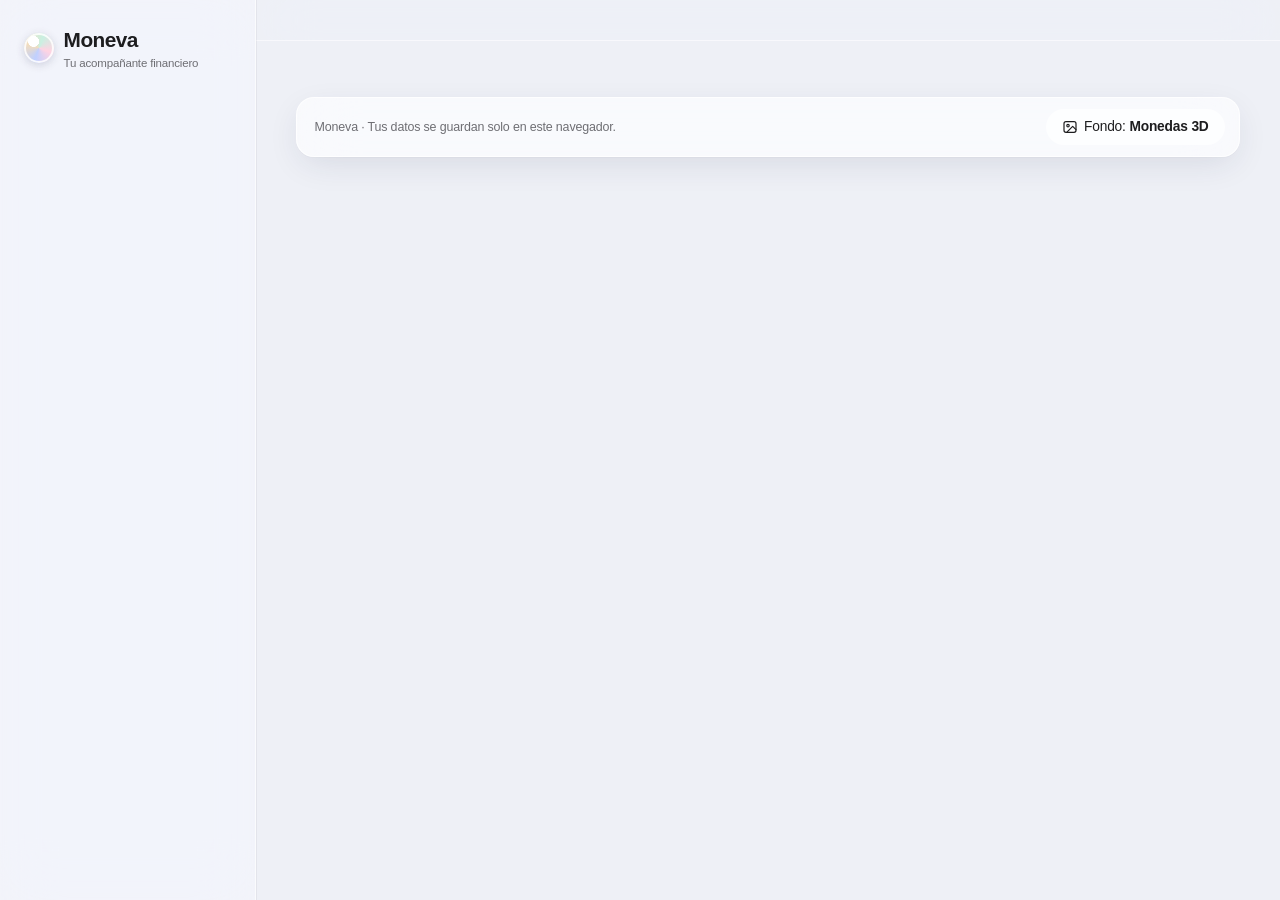
==== index.html @ 10fd621f "moneva" ====
<!DOCTYPE html>
<html lang="es"><head><meta charset="utf-8"><meta name="viewport" content="width=device-width,initial-scale=1">
<meta http-equiv="Content-Security-Policy" content="default-src 'self'; script-src 'self'; style-src 'self' 'unsafe-inline'; img-src 'self' data: blob:; font-src 'self' data:; frame-src 'self' blob: data:; connect-src 'self'; object-src 'none'; base-uri 'none'; form-action 'none'">
<title>Moneva — Tu acompañante financiero</title>
<script src="js/boot.js"></script>
<link rel="stylesheet" href="tailwind.css">
<link rel="stylesheet" href="styles.css">
<script src="vendor/chart.umd.js"></script><script src="js/theme.js"></script>
<script src="vendor/fullcalendar.min.js"></script>
<script src="vendor/fullcalendar-es.min.js"></script>
</head>
<body class="bg-cream text-ink">
<div id="overlay" class="hidden fixed inset-0 bg-black/20 z-30 md:hidden"></div>
<aside id="side" class="fixed inset-y-0 left-0 w-64 p-4 z-40 -translate-x-full md:translate-x-0 transition-transform overflow-auto">
<div class="brand px-2 pt-2 mb-6"><span class="brand-mark" aria-hidden="true"></span><div><h1 class="brand-name">Moneva</h1><p class="brand-sub">Tu acompañante financiero</p></div></div>
<nav id="nav" class="space-y-0.5" aria-label="Secciones"></nav></aside>
<div class="md:ml-64">
<header class="topbar flex items-center gap-3 px-4 pt-5 pb-3 md:px-10 md:pt-7 sticky top-0 z-20"><button id="burger" class="md:hidden btn" style="width:38px;height:38px;padding:0" aria-label="Abrir menú"><svg width="18" height="18" viewBox="0 0 24 24" fill="none" stroke="currentColor" stroke-width="2" stroke-linecap="round" aria-hidden="true"><path d="M4 7h16M4 12h16M4 17h16"/></svg></button><h2 id="title" class="largetitle"></h2></header>
<main class="px-4 pt-4 md:px-10 pb-10 max-w-[1320px]"></main>
<footer class="site-foot px-4 md:px-10 pb-6 max-w-[1320px]"><div class="foot-bar"><p class="foot-txt">Moneva · Tus datos se guardan solo en este navegador.</p><div class="foot-bg"><button id="bgBtn" class="btn foot-btn" aria-haspopup="true" aria-expanded="false" aria-controls="bgMenu"><svg width="16" height="16" viewBox="0 0 24 24" fill="none" stroke="currentColor" stroke-width="1.8" stroke-linecap="round" stroke-linejoin="round" aria-hidden="true"><rect x="3" y="4" width="18" height="16" rx="3"/><circle cx="9" cy="10" r="1.8"/><path d="m21 16-5-5-9 9"/></svg><span>Fondo: <b id="bgName">Monedas 3D</b></span></button><div id="bgMenu" class="bg-menu" role="radiogroup" aria-label="Fondo de pantalla" hidden></div></div></div></footer></div>
<div id="modal"></div><div id="toasts" class="fixed top-4 right-4 z-[60] space-y-2" aria-live="polite"></div>
<script src="js/utils.js"></script><script src="js/storage.js"></script><script src="js/demo.js"></script>
<script src="js/movements.js"></script><script src="js/calendar.js"></script><script src="js/dashboard.js"></script><script src="js/budget.js"></script><script src="js/debts.js"></script><script src="js/modules.js"></script><script src="js/cards.js"></script><script src="js/exam.js"></script><script src="js/statlib.js"></script><script src="js/lab.js"></script><script src="js/agent.js"></script>
<script src="js/bg.js"></script><script src="app.js"></script>
<noscript>Moneva necesita JavaScript activado.</noscript></body></html>
---- styles.css ----
/* Moneva · tema estilo Apple: vidrio esmerilado sobre un fondo 3D de monedas */
:root{
--accent:#0071E3;--accent-h:#0062C4;--accent-soft:rgba(0,113,227,.12);
--ink:#1D1D1F;--ink2:#6E6E73;--ink3:#86868B;
--green:#248A3D;--red:#D70015;--fill:rgba(118,118,128,.12);--fill-h:rgba(118,118,128,.2);
--glass:rgba(255,255,255,.64);--glass-strong:rgba(255,255,255,.82);--glass-line:rgba(255,255,255,.75);
--hair:rgba(60,60,67,.12);
--shadow:0 1px 1px rgba(0,0,0,.02),0 10px 34px -6px rgba(36,44,74,.12);
--blur:saturate(180%) blur(28px);
--r-card:22px;--r-ctl:11px;
}
html{-webkit-text-size-adjust:100%}
body{font-family:-apple-system,BlinkMacSystemFont,"SF Pro Text","SF Pro Display","Helvetica Neue",Helvetica,Arial,sans-serif;-webkit-font-smoothing:antialiased;-moz-osx-font-smoothing:grayscale;letter-spacing:-.011em;color:var(--ink);background:#EEF0F6!important;min-height:100vh}
/* Fondo 3D fijo en su propia capa (background-attachment:fixed falla en iPhone) */
body::before{content:"";position:fixed;inset:0;z-index:-1;background:#EEF0F6 url(img/fondo-3d.webp) 78% center/cover no-repeat;animation:bgIn 1.4s cubic-bezier(.2,.7,.2,1) both}
@media (max-width:1500px){body::before{background-image:url(img/fondo-3d-1440.webp)}}
@media (max-width:767px){body::before{background-position:100% 70%}#toasts{left:1rem}}
@keyframes bgIn{from{opacity:0;transform:scale(1.04)}to{opacity:1;transform:none}}
@media (prefers-reduced-motion:reduce){body::before{animation:none}*{transition:none!important;scroll-behavior:auto!important}}

/* Vidrio */
.glass,.card,#side,.topbar,.sheet{background:var(--glass);-webkit-backdrop-filter:var(--blur);backdrop-filter:var(--blur)}
@supports not ((backdrop-filter:blur(1px)) or (-webkit-backdrop-filter:blur(1px))){.glass,.card,#side,.topbar,.sheet{background:rgba(255,255,255,.94)}}
@media (prefers-reduced-transparency:reduce){.glass,.card,#side,.topbar,.sheet{background:rgba(255,255,255,.96)}}

/* Barra lateral */
#side{background:rgba(246,247,251,.58);border-right:1px solid rgba(255,255,255,.6)!important;box-shadow:1px 0 0 rgba(60,60,67,.06)}
.brand{display:flex;align-items:center;gap:.6rem}
.brand-mark{width:30px;height:30px;border-radius:50%;background:radial-gradient(circle at 32% 28%,#fff 0 18%,transparent 19%),conic-gradient(from 200deg,#BFD0FF,#F3DDBD,#C9F0E1,#FFD3E2,#BFD0FF);box-shadow:inset 0 0 0 2px rgba(255,255,255,.85),0 2px 8px rgba(36,44,74,.18)}
.brand-name{font-size:1.3rem;font-weight:700;letter-spacing:-.025em;color:var(--ink)}
.brand-sub{font-size:.72rem;color:var(--ink2)}
#nav button{display:flex;align-items:center;gap:.65rem;justify-content:flex-start!important;padding:.42rem .65rem;border-radius:9px;font-size:.84rem;color:var(--ink);transition:background .15s}
#nav button:hover{background:rgba(118,118,128,.12)}
#nav button svg{width:18px;height:18px;flex:none;color:var(--accent)}
#nav button[aria-current=page]{background:var(--accent)!important;color:#fff;font-weight:600}
#nav button[aria-current=page] svg{color:#fff}

/* Barra superior con título grande */
.topbar{background:rgba(238,240,246,.55);border-bottom:1px solid rgba(255,255,255,.55)}
.largetitle{font-size:clamp(1.65rem,1.2rem + 1.4vw,2.15rem);font-weight:700;letter-spacing:-.03em;line-height:1.1}

/* Tarjetas de contenido */
.card{min-width:0;border-radius:var(--r-card);padding:1.25rem 1.35rem;border:1px solid var(--glass-line);box-shadow:var(--shadow)}
.card h3{font-size:1.02rem;letter-spacing:-.02em}
.card .text-xl,.card .text-2xl{font-weight:650;letter-spacing:-.025em;font-variant-numeric:tabular-nums}
.card .text-xl{font-size:1.45rem}
.card.bg-cream{background:rgba(255,255,255,.5)!important;box-shadow:none}
table{font-variant-numeric:tabular-nums}
thead th{font-weight:500;font-size:.78rem}
.border-zinc-100{border-color:var(--hair)!important}
details.card>summary{list-style:none}details.card>summary::-webkit-details-marker{display:none}
details.card>summary::after{content:"";float:right;width:8px;height:8px;margin-top:.45rem;border-right:2px solid var(--ink3);border-bottom:2px solid var(--ink3);transform:rotate(-45deg);transition:transform .2s}
details.card[open]>summary::after{transform:rotate(45deg)}

/* Controles */
.btn{display:inline-flex;align-items:center;justify-content:center;gap:.35rem;padding:.48rem 1rem;border-radius:980px;border:0;background:var(--fill);font-size:.86rem;font-weight:500;cursor:pointer;color:var(--ink);transition:background .15s,transform .1s;white-space:nowrap}
.btn:hover{background:var(--fill-h)}
.btn:active{transform:scale(.97)}
.btn-p{background:var(--accent);color:#fff}.btn-p:hover{background:var(--accent-h)}
.btn-d{color:var(--red)}
.inp{width:100%;padding:.58rem .8rem;border:0;border-radius:var(--r-ctl);background:var(--fill);color:var(--ink);font-size:.92rem;transition:box-shadow .15s,background .15s}
.inp:hover{background:var(--fill-h)}
.inp:focus{outline:none;background:rgba(255,255,255,.9);box-shadow:0 0 0 3.5px rgba(0,113,227,.35)}
.inp:disabled{opacity:.55}
select.inp{-webkit-appearance:none;appearance:none;padding-right:2rem;background-image:linear-gradient(45deg,transparent 50%,#86868B 50%),linear-gradient(135deg,#86868B 50%,transparent 50%);background-position:calc(100% - 15px) 52%,calc(100% - 10px) 52%;background-size:5px 5px;background-repeat:no-repeat}
input[type=checkbox],input[type=radio],input[type=range]{accent-color:var(--accent)}
.lbl{display:block;font-size:.76rem;font-weight:500;color:var(--ink2);margin-bottom:.3rem}
:focus-visible{outline:3px solid rgba(0,113,227,.55);outline-offset:2px;border-radius:6px}
.cardacts .btn{padding:.36rem .8rem;font-size:.8rem;background:rgba(255,255,255,.62);-webkit-backdrop-filter:blur(12px);backdrop-filter:blur(12px)}
.cardacts .btn:hover{background:rgba(255,255,255,.85)}

/* Hoja modal */
[data-bg]{background:rgba(30,32,40,.22)!important;-webkit-backdrop-filter:blur(6px);backdrop-filter:blur(6px)}
.sheet{background:var(--glass-strong);border:1px solid var(--glass-line);border-radius:26px;box-shadow:0 24px 80px -12px rgba(20,24,40,.35)}
.sheet h3{letter-spacing:-.02em}
.sheet [data-x][aria-label=Cerrar]{width:30px;height:30px;padding:0;font-size:.75rem;color:var(--ink2)}

/* Avisos */
.toast{padding:.6rem 1rem;border-radius:14px;font-size:.86rem;font-weight:500;color:#fff;background:rgba(29,29,31,.82);-webkit-backdrop-filter:blur(20px);backdrop-filter:blur(20px);box-shadow:0 10px 30px rgba(0,0,0,.18);display:flex;align-items:center;gap:.55rem;animation:toastIn .3s cubic-bezier(.2,.8,.2,1)}
.toast::before{content:"";width:8px;height:8px;border-radius:50%;background:#34C759;flex:none}
.toast.err::before{background:#FF453A}
@keyframes toastIn{from{opacity:0;transform:translateY(-8px) scale(.98)}to{opacity:1;transform:none}}

/* Calendario */
.fc{font-size:.85rem;--fc-border-color:rgba(60,60,67,.12);--fc-today-bg-color:rgba(0,113,227,.07);--fc-page-bg-color:transparent;--fc-neutral-bg-color:rgba(118,118,128,.06)}
.fc .fc-scrollgrid{border-radius:14px;overflow:hidden}
.fc .fc-button-primary{background:var(--fill);border:0;color:var(--ink);font-weight:500;box-shadow:none!important;text-transform:none;padding:.4rem .8rem}
.fc .fc-button-primary:hover{background:var(--fill-h);color:var(--ink)}
.fc .fc-button-primary:disabled{background:var(--fill);color:var(--ink3);opacity:1}
.fc .fc-button-group{background:var(--fill);border-radius:10px;padding:2px}
.fc .fc-button-group>.fc-button{background:transparent;border-radius:8px!important;margin:0}
.fc .fc-button-group>.fc-button.fc-button-active,.fc .fc-button-primary:not(:disabled).fc-button-active{background:#fff!important;color:var(--ink)!important;box-shadow:0 1px 3px rgba(0,0,0,.12)!important}
.fc .fc-today-button{border-radius:980px}
.fc .fc-col-header-cell-cushion{font-weight:500;color:var(--ink2);font-size:.78rem;padding:.45rem 0}
.fc .fc-daygrid-day.fc-day-today .fc-daygrid-day-number{background:var(--accent);color:#fff;border-radius:980px;min-width:1.7rem;text-align:center;margin:3px}
.fc-event{cursor:pointer;border:0!important;border-radius:6px!important;padding:1px 4px;font-weight:500}
.fc-toolbar{flex-wrap:wrap;gap:.5rem}.fc-toolbar-title{font-size:1.2rem!important;font-weight:650;letter-spacing:-.02em}

/* Barras de progreso y medidores */
.h-3.bg-zinc-100{background:rgba(118,118,128,.16)!important}
@media (min-width:768px){#burger{display:none}}
/* Legibilidad de lo que va directo sobre el fondo */
body::after{content:"";position:fixed;inset:0 0 auto 0;height:260px;z-index:-1;pointer-events:none;background:linear-gradient(to bottom,rgba(238,240,246,.7),rgba(238,240,246,0))}
main .inp{background-color:rgba(255,255,255,.78);-webkit-backdrop-filter:blur(14px);backdrop-filter:blur(14px);box-shadow:inset 0 0 0 1px rgba(255,255,255,.8)}
main .card .inp,.sheet .inp{background-color:var(--fill);-webkit-backdrop-filter:none;backdrop-filter:none;box-shadow:none}
main .inp:focus,.sheet .inp:focus{background-color:rgba(255,255,255,.95);box-shadow:0 0 0 3.5px rgba(0,113,227,.35)}
main>section>div>.lbl,main>section>div>div>.lbl,main>section>div>p,main>section>div>div>p{text-shadow:0 0 8px rgba(255,255,255,.95),0 0 2px rgba(255,255,255,.9)}
@media (max-width:767px){body::after{height:auto;bottom:0;background:linear-gradient(to bottom,rgba(238,240,246,.72),rgba(238,240,246,.45) 40%,rgba(238,240,246,.3))}}
/* Laboratorio estadístico */
.lab{margin-bottom:1rem;scroll-margin-top:6.5rem}
.lab-h{display:flex;gap:.85rem;align-items:flex-start}
.lab-n{flex:none;width:2rem;height:2rem;border-radius:50%;display:grid;place-items:center;background:var(--accent-soft);color:var(--accent);font-weight:650;font-size:.9rem;font-variant-numeric:tabular-nums}
.lab-t th{text-align:left;color:var(--ink2);padding:.45rem .6rem .45rem 0;white-space:nowrap;border-bottom:1px solid var(--hair)}
.lab-t td{padding:.42rem .6rem .42rem 0;border-bottom:1px solid var(--hair);font-variant-numeric:tabular-nums;white-space:nowrap}
.lab-t tr:last-child td{border-bottom:0}
.lab-k{display:grid;grid-template-columns:repeat(auto-fit,minmax(150px,1fr));gap:.75rem;margin-top:.9rem}
.lab-k>div{background:rgba(255,255,255,.55);border-radius:14px;padding:.7rem .85rem}
.lab-kv{font-size:1.15rem;font-weight:650;letter-spacing:-.02em;font-variant-numeric:tabular-nums}
.interp{margin-top:1rem;padding:.85rem 1rem;border-radius:14px;background:rgba(0,113,227,.07);font-size:.9rem;line-height:1.55;max-width:80ch}
.lab-d{margin-top:.8rem}
.lab-d>summary{cursor:pointer;font-size:.88rem;font-weight:600;color:var(--accent);list-style:none;display:inline-flex;align-items:center;gap:.4rem}
.lab-d>summary::-webkit-details-marker{display:none}
.lab-d>summary::before{content:"";width:7px;height:7px;border-right:2px solid currentColor;border-bottom:2px solid currentColor;transform:rotate(-45deg);transition:transform .2s}
.lab-d[open]>summary::before{transform:rotate(45deg)}
.fx{margin-top:.7rem;padding:.75rem 1rem;border-radius:12px;background:rgba(255,255,255,.7);font-family:"Iowan Old Style","Palatino Linotype",Palatino,"Times New Roman",serif;font-size:1.02rem;line-height:1.9;overflow-x:auto}
.calc{font-size:.88rem;line-height:1.6;margin-top:.6rem;max-width:90ch}.calc p{margin:.35rem 0}
.lab-s{margin-top:.75rem;font-size:.78rem;color:var(--ink2);line-height:1.5;max-width:90ch}
.lab-flag{color:var(--red);font-weight:600}
.lab-cl{display:inline-grid;place-items:center;width:1.5rem;height:1.5rem;border-radius:7px;font-size:.78rem}
.lab-A{background:rgba(0,113,227,.14);color:var(--accent)}.lab-B{background:rgba(255,159,10,.16);color:#B25000}.lab-C{background:rgba(118,118,128,.14);color:var(--ink2)}
.lab-ex{margin-top:.9rem;padding:.75rem .9rem;border-radius:14px;background:rgba(255,159,10,.08)}
.lab-chk{display:flex;gap:.5rem;align-items:flex-start;font-size:.86rem;padding:.2rem 0}.lab-chk input{margin-top:.2rem}
.lab-idx{display:flex;flex-wrap:wrap;gap:.4rem;margin-top:.9rem}
.lab-idx a{font-size:.78rem;padding:.3rem .7rem;border-radius:980px;background:var(--fill);color:var(--ink);text-decoration:none}
.lab-idx a:hover{background:var(--fill-h)}
/* Fondos alternativos: imagen cuadrada a la derecha, a la altura de la ventana, fundida con el color de su borde */
html[data-wall=menta] body::before{background:linear-gradient(to right,#D2E7D8 calc(100vw - 100vh),rgba(210,231,216,0) calc(100vw - 72vh)),url(img/fondos/menta.webp) right center/auto 100% no-repeat,#D2E7D8}
html[data-wall=arena] body::before{background:linear-gradient(to right,#EAD9CA calc(100vw - 100vh),rgba(234,217,202,0) calc(100vw - 72vh)),url(img/fondos/arena.webp) right center/auto 100% no-repeat,#EAD9CA}
html[data-wall=cielo] body::before{background:linear-gradient(to right,#C6DEF3 calc(100vw - 100vh),rgba(198,222,243,0) calc(100vw - 72vh)),url(img/fondos/cielo.webp) right center/auto 100% no-repeat,#C6DEF3}
html[data-wall=menta] body{background:#D2E7D8!important}html[data-wall=arena] body{background:#EAD9CA!important}html[data-wall=cielo] body{background:#C6DEF3!important}
@media (max-width:767px){html[data-wall=menta] body::before{background:url(img/fondos/menta.webp) 70% center/cover no-repeat,#D2E7D8}html[data-wall=arena] body::before{background:url(img/fondos/arena.webp) 65% center/cover no-repeat,#EAD9CA}html[data-wall=cielo] body::before{background:url(img/fondos/cielo.webp) 65% center/cover no-repeat,#C6DEF3}}

/* Pie de página y selector de fondo */
.foot-bar{display:flex;flex-wrap:wrap;align-items:center;justify-content:space-between;gap:.75rem;padding:.7rem .9rem .7rem 1.1rem;border-radius:18px;background:var(--glass);-webkit-backdrop-filter:var(--blur);backdrop-filter:var(--blur);border:1px solid var(--glass-line);box-shadow:var(--shadow)}
.foot-txt{font-size:.78rem;color:var(--ink2)}
.foot-bg{position:relative}
.foot-btn{background:rgba(255,255,255,.7)}.foot-btn b{font-weight:600}
.bg-menu{position:absolute;right:0;width:max-content;bottom:calc(100% + .6rem);z-index:45;display:grid;grid-template-columns:repeat(4,auto);gap:.5rem;padding:.6rem;border-radius:18px;background:var(--glass-strong);-webkit-backdrop-filter:var(--blur);backdrop-filter:var(--blur);border:1px solid var(--glass-line);box-shadow:0 18px 50px -10px rgba(20,24,40,.3);animation:toastIn .2s cubic-bezier(.2,.8,.2,1)}
.bg-menu[hidden]{display:none}
.bg-opt{display:flex;flex-direction:column;align-items:center;gap:.35rem;padding:.35rem;border:0;background:transparent;border-radius:14px;cursor:pointer;font-size:.74rem;color:var(--ink)}
.bg-opt img{width:64px;height:64px;border-radius:12px;object-fit:cover;box-shadow:0 0 0 1px rgba(60,60,67,.12)}
.bg-opt:hover{background:rgba(118,118,128,.1)}
.bg-opt[aria-checked=true] img{box-shadow:0 0 0 2.5px var(--accent),0 0 0 4.5px rgba(255,255,255,.9)}
.bg-opt[aria-checked=true] span{font-weight:600;color:var(--accent)}
@media (max-width:420px){.bg-menu{grid-template-columns:repeat(2,auto)}}
/* Visor de PDF */
.pdfpage{margin:0 auto 14px;background:#fff;border-radius:4px;box-shadow:0 2px 12px rgba(20,24,40,.18);overflow:hidden;display:grid;place-items:center;color:#86868B;font-size:.8rem}
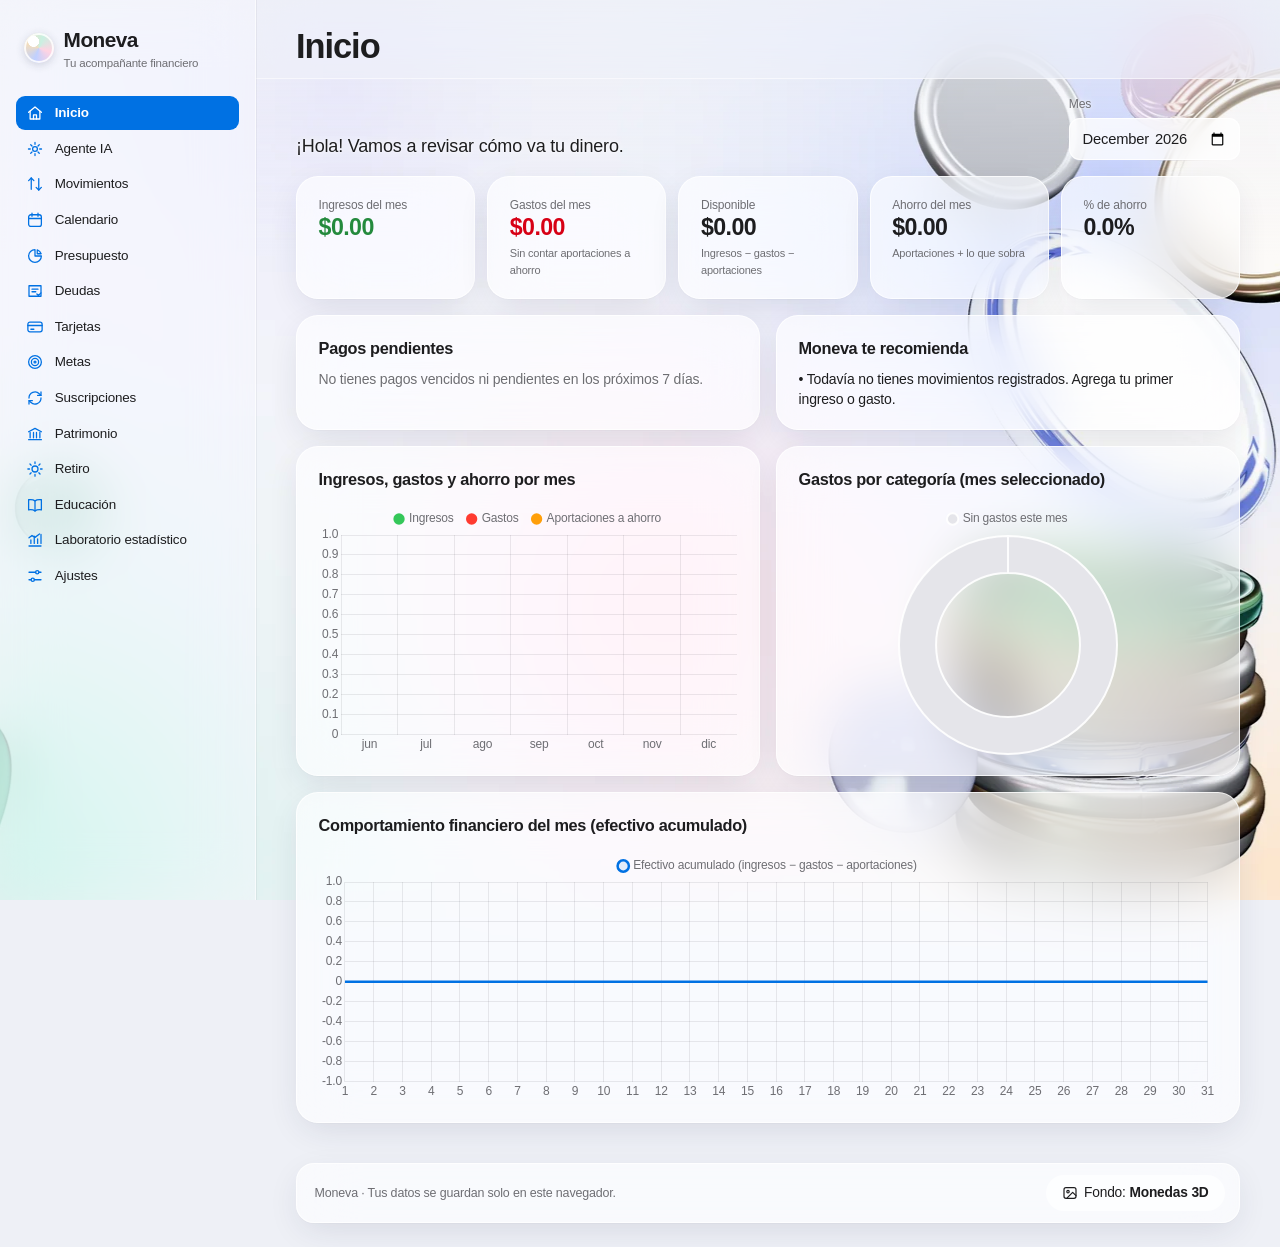
==== commit 02a05873: "Moneva v2: estructura de carpetas y Agente IA con Gemini Restaura las carpetas js/, vendor/, img/ y " ====
--- a/index.html
+++ b/index.html
@@ -1,6 +1,6 @@
 <!DOCTYPE html>
 <html lang="es"><head><meta charset="utf-8"><meta name="viewport" content="width=device-width,initial-scale=1">
-<meta http-equiv="Content-Security-Policy" content="default-src 'self'; script-src 'self'; style-src 'self' 'unsafe-inline'; img-src 'self' data: blob:; font-src 'self' data:; frame-src 'self' blob: data:; connect-src 'self'; object-src 'none'; base-uri 'none'; form-action 'none'">
+<meta http-equiv="Content-Security-Policy" content="default-src 'self'; script-src 'self'; style-src 'self' 'unsafe-inline'; img-src 'self' data: blob:; font-src 'self' data:; frame-src 'self' blob: data:; connect-src 'self' https://generativelanguage.googleapis.com; object-src 'none'; base-uri 'none'; form-action 'none'">
 <title>Moneva — Tu acompañante financiero</title>
 <script src="js/boot.js"></script>
 <link rel="stylesheet" href="tailwind.css">
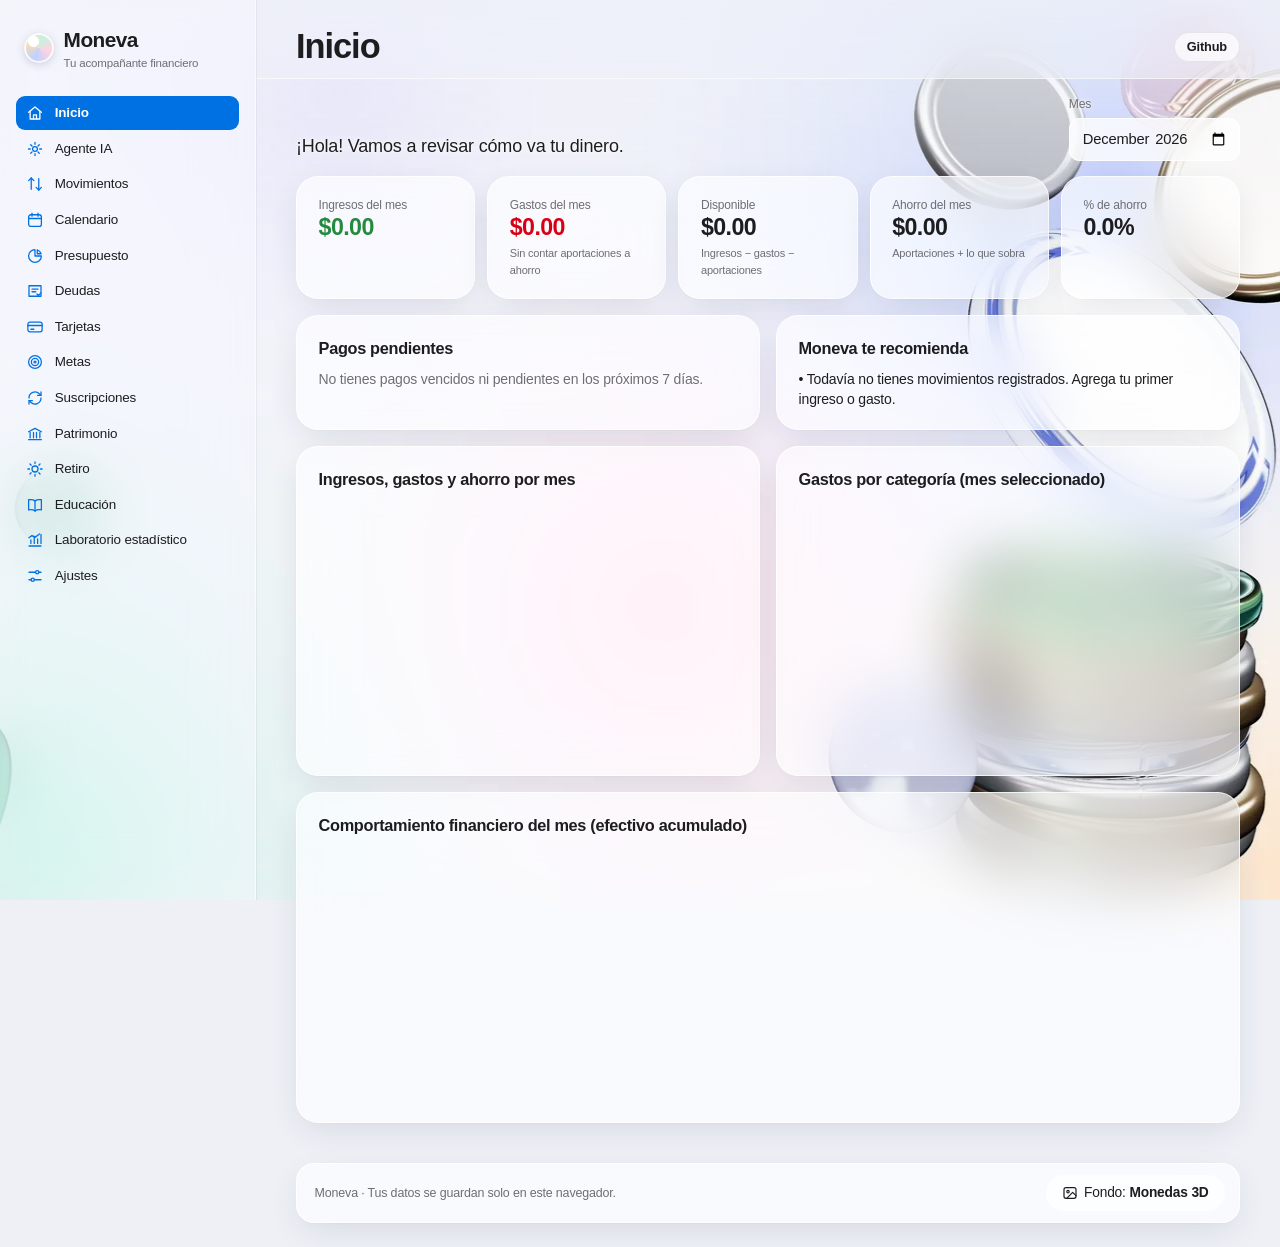
==== commit cbb272d8: "Agrega la leyenda Github en el encabezado Prueba del flujo de publicación automática a Cloudflare.  " ====
--- a/index.html
+++ b/index.html
@@ -15,7 +15,7 @@
 <div class="brand px-2 pt-2 mb-6"><span class="brand-mark" aria-hidden="true"></span><div><h1 class="brand-name">Moneva</h1><p class="brand-sub">Tu acompañante financiero</p></div></div>
 <nav id="nav" class="space-y-0.5" aria-label="Secciones"></nav></aside>
 <div class="md:ml-64">
-<header class="topbar flex items-center gap-3 px-4 pt-5 pb-3 md:px-10 md:pt-7 sticky top-0 z-20"><button id="burger" class="md:hidden btn" style="width:38px;height:38px;padding:0" aria-label="Abrir menú"><svg width="18" height="18" viewBox="0 0 24 24" fill="none" stroke="currentColor" stroke-width="2" stroke-linecap="round" aria-hidden="true"><path d="M4 7h16M4 12h16M4 17h16"/></svg></button><h2 id="title" class="largetitle"></h2></header>
+<header class="topbar flex items-center gap-3 px-4 pt-5 pb-3 md:px-10 md:pt-7 sticky top-0 z-20"><button id="burger" class="md:hidden btn" style="width:38px;height:38px;padding:0" aria-label="Abrir menú"><svg width="18" height="18" viewBox="0 0 24 24" fill="none" stroke="currentColor" stroke-width="2" stroke-linecap="round" aria-hidden="true"><path d="M4 7h16M4 12h16M4 17h16"/></svg></button><h2 id="title" class="largetitle"></h2><span class="gh-tag">Github</span></header>
 <main class="px-4 pt-4 md:px-10 pb-10 max-w-[1320px]"></main>
 <footer class="site-foot px-4 md:px-10 pb-6 max-w-[1320px]"><div class="foot-bar"><p class="foot-txt">Moneva · Tus datos se guardan solo en este navegador.</p><div class="foot-bg"><button id="bgBtn" class="btn foot-btn" aria-haspopup="true" aria-expanded="false" aria-controls="bgMenu"><svg width="16" height="16" viewBox="0 0 24 24" fill="none" stroke="currentColor" stroke-width="1.8" stroke-linecap="round" stroke-linejoin="round" aria-hidden="true"><rect x="3" y="4" width="18" height="16" rx="3"/><circle cx="9" cy="10" r="1.8"/><path d="m21 16-5-5-9 9"/></svg><span>Fondo: <b id="bgName">Monedas 3D</b></span></button><div id="bgMenu" class="bg-menu" role="radiogroup" aria-label="Fondo de pantalla" hidden></div></div></div></footer></div>
 <div id="modal"></div><div id="toasts" class="fixed top-4 right-4 z-[60] space-y-2" aria-live="polite"></div>
--- a/styles.css
+++ b/styles.css
@@ -37,6 +37,7 @@
 
 /* Barra superior con título grande */
 .topbar{background:rgba(238,240,246,.55);border-bottom:1px solid rgba(255,255,255,.55)}
+.gh-tag{margin-left:auto;font-size:.8rem;font-weight:600;color:#1d1d1f;background:rgba(255,255,255,.7);border:1px solid rgba(0,0,0,.08);border-radius:999px;padding:.3rem .75rem}
 .largetitle{font-size:clamp(1.65rem,1.2rem + 1.4vw,2.15rem);font-weight:700;letter-spacing:-.03em;line-height:1.1}
 
 /* Tarjetas de contenido */
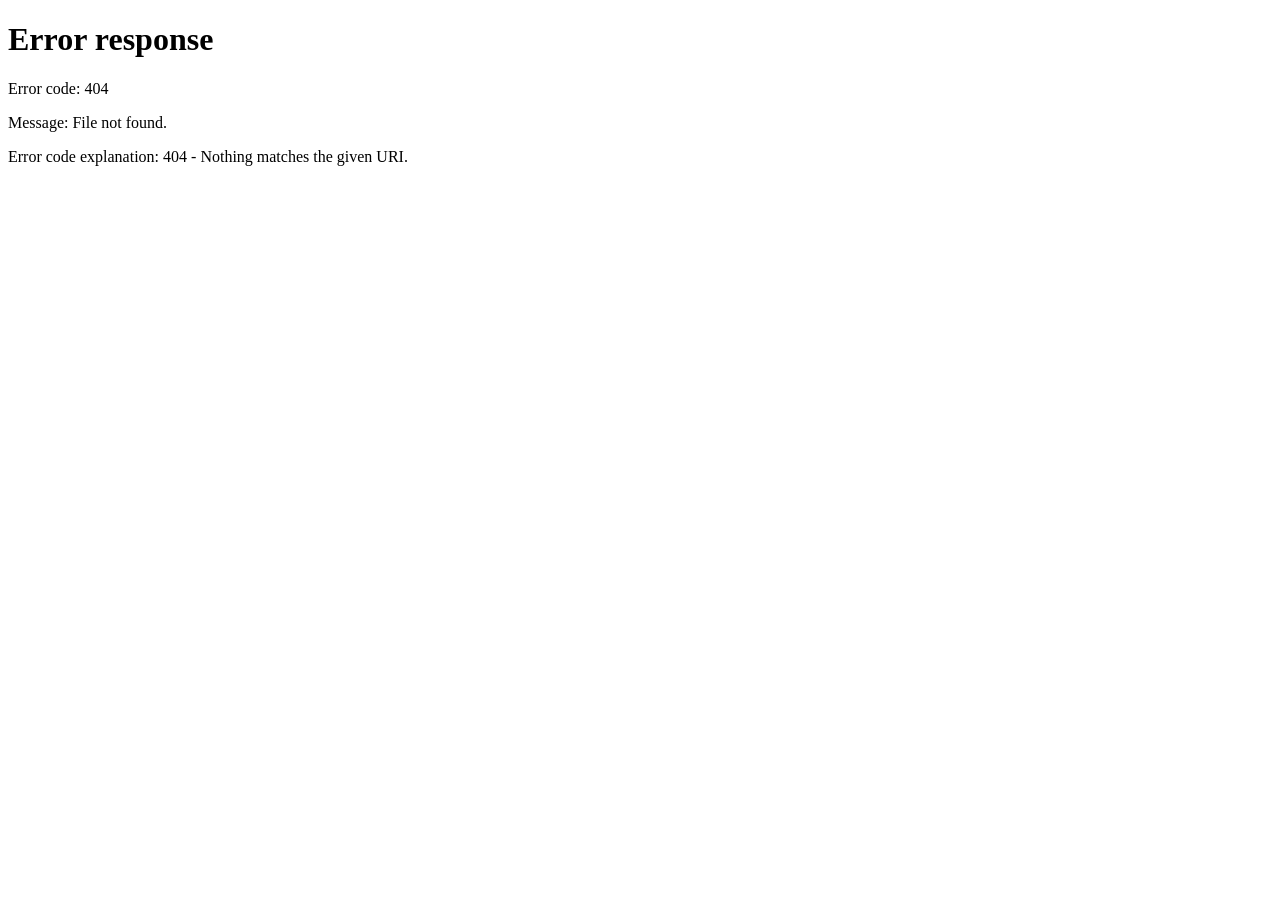
==== commit 32740767: "Agrega cuentas con correo y contraseña: solo usuarios registrados entran y cada quien ve sus datos -" ====
--- a/index.html
+++ b/index.html
@@ -3,6 +3,7 @@
 <meta http-equiv="Content-Security-Policy" content="default-src 'self'; script-src 'self'; style-src 'self' 'unsafe-inline'; img-src 'self' data: blob:; font-src 'self' data:; frame-src 'self' blob: data:; connect-src 'self' https://generativelanguage.googleapis.com; object-src 'none'; base-uri 'none'; form-action 'none'">
 <title>Moneva — Tu acompañante financiero</title>
 <script src="js/boot.js"></script>
+<script src="api/me.js"></script><script src="js/sesion.js"></script>
 <link rel="stylesheet" href="tailwind.css">
 <link rel="stylesheet" href="styles.css">
 <script src="vendor/chart.umd.js"></script><script src="js/theme.js"></script>
@@ -13,11 +14,12 @@
 <div id="overlay" class="hidden fixed inset-0 bg-black/20 z-30 md:hidden"></div>
 <aside id="side" class="fixed inset-y-0 left-0 w-64 p-4 z-40 -translate-x-full md:translate-x-0 transition-transform overflow-auto">
 <div class="brand px-2 pt-2 mb-6"><span class="brand-mark" aria-hidden="true"></span><div><h1 class="brand-name">Moneva</h1><p class="brand-sub">Tu acompañante financiero</p></div></div>
-<nav id="nav" class="space-y-0.5" aria-label="Secciones"></nav></aside>
+<nav id="nav" class="space-y-0.5" aria-label="Secciones"></nav>
+<div class="side-user"><p class="side-user-lbl">Sesión iniciada como</p><p id="userEmail" class="side-user-mail"></p><button id="logoutBtn" class="btn side-user-btn">Cerrar sesión</button></div></aside>
 <div class="md:ml-64">
 <header class="topbar flex items-center gap-3 px-4 pt-5 pb-3 md:px-10 md:pt-7 sticky top-0 z-20"><button id="burger" class="md:hidden btn" style="width:38px;height:38px;padding:0" aria-label="Abrir menú"><svg width="18" height="18" viewBox="0 0 24 24" fill="none" stroke="currentColor" stroke-width="2" stroke-linecap="round" aria-hidden="true"><path d="M4 7h16M4 12h16M4 17h16"/></svg></button><h2 id="title" class="largetitle"></h2><span class="gh-tag">Github</span></header>
 <main class="px-4 pt-4 md:px-10 pb-10 max-w-[1320px]"></main>
-<footer class="site-foot px-4 md:px-10 pb-6 max-w-[1320px]"><div class="foot-bar"><p class="foot-txt">Moneva · Tus datos se guardan solo en este navegador.</p><div class="foot-bg"><button id="bgBtn" class="btn foot-btn" aria-haspopup="true" aria-expanded="false" aria-controls="bgMenu"><svg width="16" height="16" viewBox="0 0 24 24" fill="none" stroke="currentColor" stroke-width="1.8" stroke-linecap="round" stroke-linejoin="round" aria-hidden="true"><rect x="3" y="4" width="18" height="16" rx="3"/><circle cx="9" cy="10" r="1.8"/><path d="m21 16-5-5-9 9"/></svg><span>Fondo: <b id="bgName">Monedas 3D</b></span></button><div id="bgMenu" class="bg-menu" role="radiogroup" aria-label="Fondo de pantalla" hidden></div></div></div></footer></div>
+<footer class="site-foot px-4 md:px-10 pb-6 max-w-[1320px]"><div class="foot-bar"><p class="foot-txt">Moneva · Tus datos se guardan en tu cuenta y solo tú puedes verlos.</p><div class="foot-bg"><button id="bgBtn" class="btn foot-btn" aria-haspopup="true" aria-expanded="false" aria-controls="bgMenu"><svg width="16" height="16" viewBox="0 0 24 24" fill="none" stroke="currentColor" stroke-width="1.8" stroke-linecap="round" stroke-linejoin="round" aria-hidden="true"><rect x="3" y="4" width="18" height="16" rx="3"/><circle cx="9" cy="10" r="1.8"/><path d="m21 16-5-5-9 9"/></svg><span>Fondo: <b id="bgName">Monedas 3D</b></span></button><div id="bgMenu" class="bg-menu" role="radiogroup" aria-label="Fondo de pantalla" hidden></div></div></div></footer></div>
 <div id="modal"></div><div id="toasts" class="fixed top-4 right-4 z-[60] space-y-2" aria-live="polite"></div>
 <script src="js/utils.js"></script><script src="js/storage.js"></script><script src="js/demo.js"></script>
 <script src="js/movements.js"></script><script src="js/calendar.js"></script><script src="js/dashboard.js"></script><script src="js/budget.js"></script><script src="js/debts.js"></script><script src="js/modules.js"></script><script src="js/cards.js"></script><script src="js/exam.js"></script><script src="js/statlib.js"></script><script src="js/lab.js"></script><script src="js/agent.js"></script>
--- a/styles.css
+++ b/styles.css
@@ -156,3 +156,8 @@
 @media (max-width:420px){.bg-menu{grid-template-columns:repeat(2,auto)}}
 /* Visor de PDF */
 .pdfpage{margin:0 auto 14px;background:#fff;border-radius:4px;box-shadow:0 2px 12px rgba(20,24,40,.18);overflow:hidden;display:grid;place-items:center;color:#86868B;font-size:.8rem}
+/* Cuenta: correo y botón de cerrar sesión al pie del menú */
+.side-user{margin-top:18px;padding:12px 10px 4px;border-top:1px solid var(--hair)}
+.side-user-lbl{font-size:11px;color:var(--ink3);margin:0}
+.side-user-mail{font-size:13px;font-weight:600;color:var(--ink);margin:2px 0 10px;overflow:hidden;text-overflow:ellipsis;white-space:nowrap}
+.side-user-btn{width:100%;justify-content:center}
